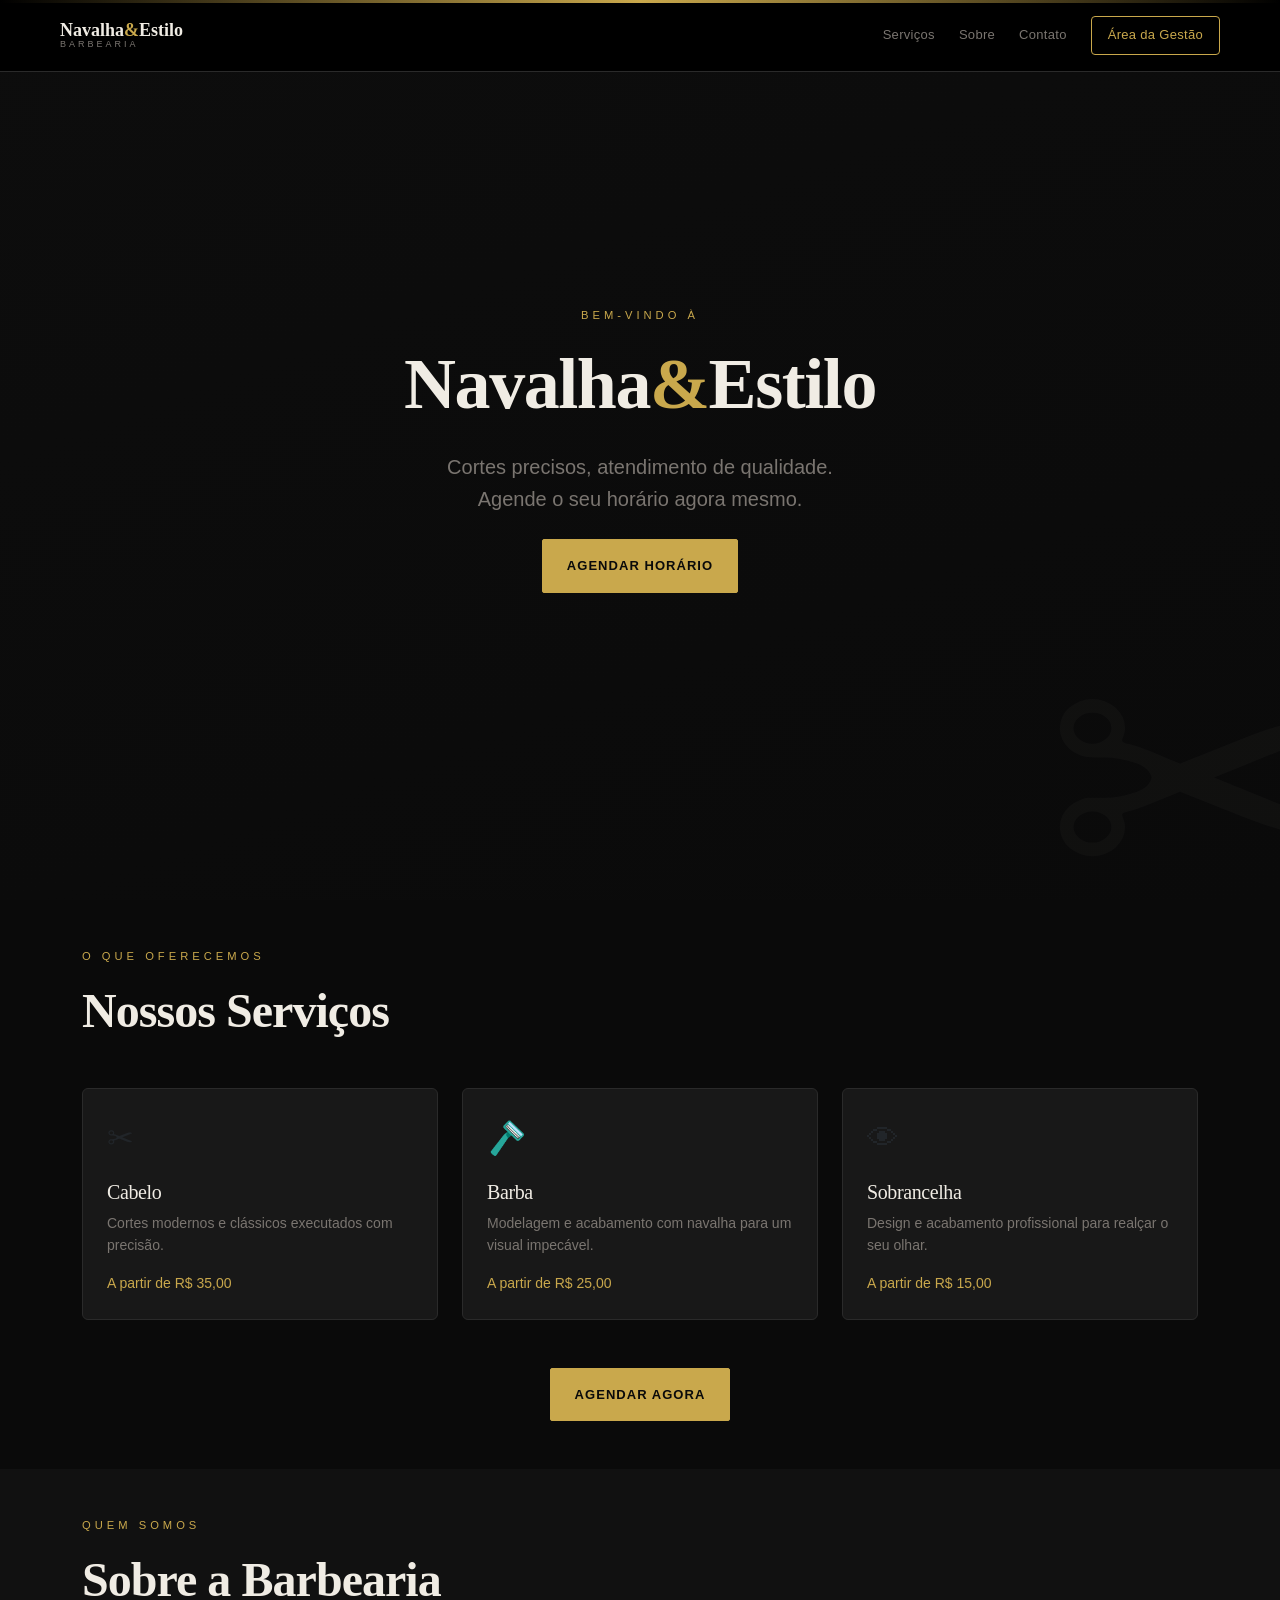
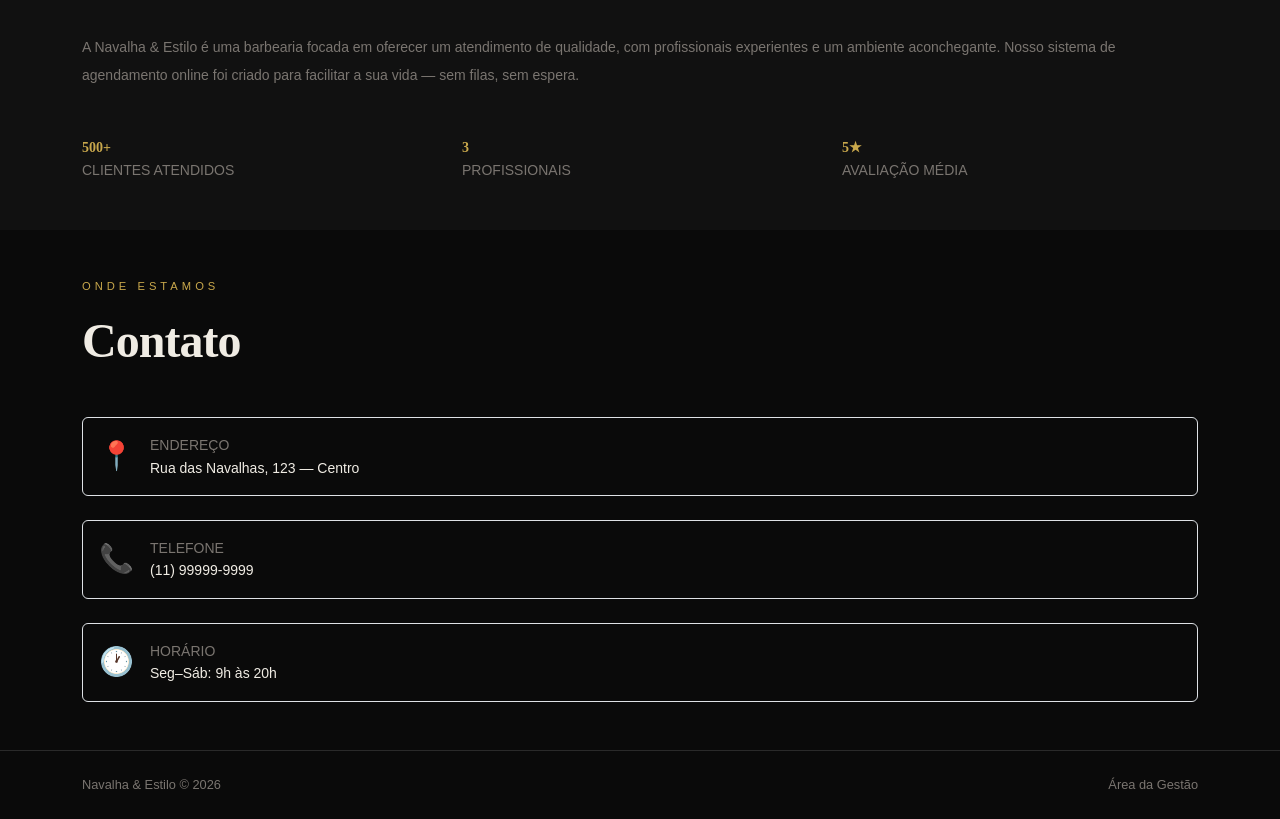
==== front_web/index.html @ 65a67e97 "feat(web): integrar site público e painel Flutter no nginx" ====
<!doctype html>
<html lang="pt-BR">
  <head>
    <!-- Metadados básicos da página -->
    <meta charset="UTF-8" />
    <meta name="viewport" content="width=device-width, initial-scale=1.0" />

    <!-- Título exibido na aba do navegador -->
    <title>Navalha & Estilo — Barbearia</title>

    <!-- Bootstrap primeiro, depois os estilos do projeto -->
    <link
      rel="stylesheet"
      href="https://cdn.jsdelivr.net/npm/bootstrap@5.3.3/dist/css/bootstrap.min.css"
    />
    <link rel="stylesheet" href="css/global.css" />
    <link rel="stylesheet" href="css/index.css" />
  </head>

  <body class="home d-flex flex-column min-vh-100">
    <!-- Cabeçalho fixo com marca e navegação principal -->
    <header
      class="bg-black fixed-top vw-100 px-3 py-3 px-md-5 border-bottom has-gradient"
      style="--bs-bg-opacity: 0.93; --bs-border-color: var(--border)"
    >
      <nav class="navbar navbar-expand-md p-0">
        <div class="container-fluid">
          <button
            class="navbar-brand logo logo-btn d-flex flex-column border-0 bg-transparent text-start"
            type="button"
            aria-label="Voltar para o topo da página inicial"
            onclick="window.scrollTo({ top: 0, behavior: 'smooth' });"
          >
            <span class="logo-name">Navalha<span>&</span>Estilo</span>
            <span class="logo-sub">Barbearia</span>
          </button>

          <!-- Marca clicável: volta ao topo da home sem mudar a URL -->
          <!-- Botão mobile -->
          <button
            class="navbar-toggler menu-toggle border-0 text-light fs-4"
            type="button"
            data-bs-toggle="collapse"
            data-bs-target="#navPrincipal"
            aria-controls="navPrincipal"
            aria-expanded="false"
            aria-label="Abrir navegação"
          >
            &#9776;
          </button>

          <!-- Links principais da página -->
          <div class="navbar-collapse my-3 my-md-0 justify-content-end collapse" id="navPrincipal">
            <div class="navbar-nav align-items-center gap-2 gap-md-4">
              <a class="nav-link px-0" href="#servicos">Serviços</a>
              <a class="nav-link px-0" href="#sobre">Sobre</a>
              <a class="nav-link px-0" href="#contato">Contato</a>
              <a
                href="/admin/"
                class="nav-btn d-block d-md-inline-block w-100 w-md-auto text-center border rounded-1 px-3 py-2 nav-link"
                style="--bs-border-color: var(--gold)"
                >Área da Gestão</a
              >
            </div>
          </div>
        </div>
      </nav>
    </header>

    <main class="flex-grow-1">
      <!-- Hero: apresentação inicial e chamada para agendamento -->
      <section
        class="hero d-flex min-vh-100 align-items-center justify-content-center text-center position-relative overflow-hidden py-5"
      >
        <div class="container text-center">
          <span class="tagline text-uppercase d-block mb-3">Bem-vindo à</span>
          <h1 class="hero-title display-2 fw-bold mb-4">Navalha<span>&</span>Estilo</h1>
          <p class="hero-desc lead mb-4">
            Cortes precisos, atendimento de qualidade.<br />Agende o seu horário agora mesmo.
          </p>
          <a href="agendamento.html" class="btn btn-warning text-uppercase fw-semibold px-4 py-3"
            >Agendar Horário</a
          >
        </div>
        <div class="hero-deco">✂</div>
      </section>

      <!-- Serviços oferecidos na barbearia -->
      <section class="section py-5" id="servicos">
        <div class="container">
          <span class="tagline text-uppercase d-block mb-3">O que oferecemos</span>
          <h2 class="section-title display-5 fw-bold mb-5">Nossos Serviços</h2>
          <div class="row g-4 row-cols-1 row-cols-md-2 row-cols-xl-3" id="servicos-grid"></div>
          <div class="section-cta text-center mt-5">
            <a href="agendamento.html" class="btn btn-warning text-uppercase fw-semibold px-4 py-3"
              >Agendar Agora</a
            >
          </div>
        </div>
      </section>

      <!-- Sobre a barbearia e números de apoio -->
      <section class="section py-5" id="sobre">
        <div class="container">
          <span class="tagline text-uppercase d-block mb-3">Quem somos</span>
          <h2 class="section-title display-5 fw-bold mb-4">Sobre a Barbearia</h2>
          <p class="section-text text-secondary-emphasis-rgb lh-lg mb-5">
            A Navalha & Estilo é uma barbearia focada em oferecer um atendimento de qualidade, com
            profissionais experientes e um ambiente aconchegante. Nosso sistema de agendamento
            online foi criado para facilitar a sua vida — sem filas, sem espera.
          </p>
          <div class="row g-4">
            <div class="col-12 col-md-4">
              <div class="stat-num fw-bold">500+</div>
              <div class="stat-label text-uppercase">Clientes atendidos</div>
            </div>
            <div class="col-12 col-md-4">
              <div class="stat-num fw-bold">3</div>
              <div class="stat-label text-uppercase">Profissionais</div>
            </div>
            <div class="col-12 col-md-4">
              <div class="stat-num fw-bold">5★</div>
              <div class="stat-label text-uppercase">Avaliação média</div>
            </div>
          </div>
        </div>
      </section>

      <!-- Informações de contato e horário de atendimento -->
      <section class="section py-5" id="contato">
        <div class="container">
          <span class="tagline text-uppercase d-block mb-3">Onde estamos</span>
          <h2 class="section-title display-5 fw-bold mb-5">Contato</h2>
          <div class="vstack gap-4">
            <div class="d-flex align-items-start gap-3 p-3 border rounded-2">
              <div class="fs-3 flex-shrink-0">📍</div>
              <div>
                <div class="contato-label text-uppercase">Endereço</div>
                <div>Rua das Navalhas, 123 — Centro</div>
              </div>
            </div>
            <div class="d-flex align-items-start gap-3 p-3 border rounded-2">
              <div class="fs-3 flex-shrink-0">📞</div>
              <div>
                <div class="contato-label text-uppercase">Telefone</div>
                <div>(11) 99999-9999</div>
              </div>
            </div>
            <div class="d-flex align-items-start gap-3 p-3 border rounded-2">
              <div class="fs-3 flex-shrink-0">🕐</div>
              <div>
                <div class="contato-label text-uppercase">Horário</div>
                <div>Seg–Sáb: 9h às 20h</div>
              </div>
            </div>
          </div>
        </div>
      </section>
    </main>

    <!-- Rodapé com direitos e atalho para a área de gestão -->
    <footer class="border-top py-4 mt-auto" style="--bs-border-color: var(--border)">
      <div class="footer-inner container d-flex justify-content-between align-items-center">
        <span>Navalha & Estilo © 2026</span>
        <a href="/admin/">Área da Gestão</a>
      </div>
    </footer>

    <!-- Scripts do Bootstrap e controle do menu -->
    <script src="https://cdn.jsdelivr.net/npm/bootstrap@5.3.3/dist/js/bootstrap.bundle.min.js"></script>
    <script src="js/index.js"></script>
  </body>
</html>
---- front_web/css/global.css ----
/* ===============================
  GLOBAL — Base visual do frontend
  =============================== */

/* Variáveis compartilhadas entre as páginas */
:root {
  --black: #0a0a0a;
  --dark: #111111;
  --card: #181818;
  --border: #2a2a2a;
  --gold: #c9a84c;
  --gold-light: #e8c97a;
  --gold-dim: rgba(201, 168, 76, 0.12);
  --text: #f0ece4;
  --muted: #7a7570;
  --danger: #e05252;
  --success: #4caf7d;
  --font-serif: Georgia, 'Times New Roman', serif;
  --font-sans: 'Segoe UI', Arial, sans-serif;

  /* Tokens Bootstrap alinhados ao tema */
  --bs-warning: var(--gold);
  --bs-warning-rgb: 201, 168, 76;
  --bs-secondary: var(--muted);
  --bs-secondary-rgb: 122, 117, 112;
}

/* Reset básico para evitar diferenças entre navegadores */
*,
*::before,
*::after {
  box-sizing: border-box;
  margin: 0;
  padding: 0;
}

/* Base tipográfica e fundo padrão do site */
body {
  font-family: var(--font-sans);
  background: var(--black);
  color: var(--text);
  font-size: 14px;
  line-height: 1.6;
}

/* Títulos com fonte serif elegante */
h1, h2, h3, h4, h5, h6 {
  font-family: var(--font-serif);
  font-weight: 700;
  letter-spacing: -0.02em;
}

/* Links seguem a identidade do projeto */
a {
  text-decoration: none;
  color: inherit;
}

/* Garante a mesma fonte em controles nativos */
button,
input,
select,
textarea {
  font-family: var(--font-sans);
}

/* Foco visível para acessibilidade por teclado */
:focus-visible {
  outline: 2px solid var(--gold);
  outline-offset: 2px;
}

/* Identidade visual da marca */
.logo {
  line-height: 1.1;
}

.logo-btn {
  padding: 0;
}

.logo-btn:hover {
  color: inherit;
}

.logo:hover {
  color: inherit;
}

.logo:focus-visible {
  outline: 2px solid var(--gold);
  outline-offset: 4px;
}

.logo-name {
  font-family: var(--font-serif);
  font-size: 18px;
  font-weight: 700;
  color: var(--text);
}

.logo-name span {
  color: var(--gold);
}

.logo-sub {
  font-size: 9px;
  letter-spacing: 3px;
  text-transform: uppercase;
  color: var(--muted);
}

/* Botão principal usado nas chamadas de ação */
.btn-primary {
  display: inline-block;
  padding: 14px 36px;
  background: var(--gold);
  color: var(--black);
  font-size: 13px;
  font-weight: 600;
  letter-spacing: 2px;
  text-transform: uppercase;
  border-radius: 2px;
  border: none;
  cursor: pointer;
  transition:
    background 0.2s,
    transform 0.1s;
}

.btn-primary:hover {
  background: var(--gold-light);
}

.btn-primary:active {
  transform: scale(0.99);
}

/* Animação base reutilizada em páginas com entrada suave */
@keyframes fadeUp {
  to {
    opacity: 1;
    transform: translateY(0);
  }
}

.has-gradient::before {
  content: '';
  position: absolute;
  top: 0;
  left: 0;
  right: 0;
  height: 3px;
  background: linear-gradient(90deg, transparent, var(--gold), transparent);
}

.navbar-nav a {
  font-size: 13px; /* fs-7 */
  color: var(--muted);
  transition:
    color 0.2s,
    background 0.2s;
  letter-spacing: 0.3px;
}

.navbar-nav a:hover {
  color: var(--text);
}

/* Links da navegação principal */
/* A regra usa .navbar-nav para vencer o Bootstrap quando necessário */
.navbar-nav .nav-btn {
  color: var(--gold);
}

/* Corrige posicionamento e empilhamento do header/collapse no mobile */
header.fixed-top {
  z-index: 1050; /* garante que o header fique acima do conteúdo */
}

/* Garante que o botão toggler fique clicável acima do collapse */
.navbar-toggler {
  z-index: 1060;
}

@media (max-width: 768px) {
  /* Em mobile o header deixa de ser fixed para que o menu expandido empurre o conteúdo
     (evita overlay que tampa CTAs como 'Agendar Horário'). */
  header.fixed-top {
    position: static;
  }

  .navbar-collapse {
    position: static;
    background: transparent;
    border-top: none;
    padding: 0.5rem 0 0 0;
  }

  .navbar-nav {
    flex-direction: column;
    gap: 0.5rem;
  }

  .navbar-nav a {
    padding: 0.5rem 0;
    display: block;
    font-size: 16px;
  }
}

.navbar-nav .nav-btn:hover {
  color: var(--gold);
  background: var(--gold-dim) !important;
}

/* Padronização visual de componentes Bootstrap */
.btn {
  border-radius: 2px;
  border-width: 1px;
}

.btn-warning {
  --bs-btn-color: var(--black);
  --bs-btn-bg: var(--gold);
  --bs-btn-border-color: var(--gold);
  --bs-btn-hover-color: var(--black);
  --bs-btn-hover-bg: var(--gold-light);
  --bs-btn-hover-border-color: var(--gold-light);
  --bs-btn-active-color: var(--black);
  --bs-btn-active-bg: var(--gold-light);
  --bs-btn-active-border-color: var(--gold-light);
  --bs-btn-focus-shadow-rgb: 201, 168, 76;
  min-height: 46px;
  font-size: 0.8125rem;
  font-weight: 600;
  letter-spacing: 0.08em;
}

.btn-outline-secondary {
  --bs-btn-color: var(--muted);
  --bs-btn-border-color: var(--border);
  --bs-btn-hover-color: var(--gold);
  --bs-btn-hover-bg: var(--gold-dim);
  --bs-btn-hover-border-color: var(--gold);
  --bs-btn-active-color: var(--gold);
  --bs-btn-active-bg: var(--gold-dim);
  --bs-btn-active-border-color: var(--gold);
  min-height: 44px;
  font-size: 0.8125rem;
  letter-spacing: 0.08em;
}

.form-label {
  font-size: 0.6875rem;
  letter-spacing: 0.1rem;
  text-transform: uppercase;
  color: var(--muted);
}

/* Tabelas com tema escuro em todo o front */
.table {
  --bs-table-color: var(--text);
  --bs-table-bg: var(--dark);
  --bs-table-striped-color: var(--text);
  --bs-table-striped-bg: #111111;
  --bs-table-hover-color: var(--text);
  --bs-table-hover-bg: #171717;
  --bs-table-border-color: var(--border);
  color: var(--text);
  margin-bottom: 0;
}

.table > :not(caption) > * > * {
  background-color: var(--dark);
  color: var(--text);
  border-color: var(--border);
}

.table thead th {
  background: #0a0a0a;
  color: var(--muted);
}

.table tbody tr:hover > * {
  background-color: #171717;
}

.form-control {
  min-height: 46px;
  border-radius: 2px;
  border-width: 1px;
}
---- front_web/css/index.css ----
/* INDEX — Ajustes visuais específicos da home */

/* Rótulo pequeno usado em seções de destaque */
.tagline {
  font-size: 0.7rem;
  letter-spacing: 0.25rem;
  color: var(--gold);
}

/* Fundo do hero da home */
.hero {
  background: linear-gradient(160deg, #0d0d0d 0%, var(--black) 100%);
}

/* Título principal do hero */
.hero-title {
  font-family: var(--font-serif);
  color: var(--text);
}

/* Destaque dourado dentro do título */
.hero-title span {
  color: var(--gold);
}

/* Texto auxiliar do hero */
.hero-desc {
  color: var(--muted);
  max-width: 40rem;
  margin-inline: auto;
}

/* Decoração grande no canto do hero */
.hero-deco {
  position: absolute;
  font-size: 22rem;
  opacity: 0.025;
  right: -3.75rem;
  bottom: -3.75rem;
  pointer-events: none;
  user-select: none;
  line-height: 1;
}

/* Alternância de fundo entre as seções da home */
.section:nth-child(odd) {
  background: var(--dark);
}

/* Títulos e números com a tipografia da marca */
.section-title,
.card-title,
.stat-num {
  font-family: var(--font-serif);
  color: var(--text);
}

/* Card dos serviços na home */
.card {
  background: var(--card) !important;
  border-color: var(--border) !important;
  transition: border-color 0.2s ease;
}

/* Hover leve para reforçar interação */
.card:hover {
  border-color: var(--gold) !important;
}

/* Textos secundários da home */
.card-desc,
.section-text,
.footer-inner,
.contato-label,
.stat-label {
  color: var(--muted);
}

/* Preços e números em destaque */
.card-price,
.stat-num {
  color: var(--gold);
}

/* Rodapé da home */
.footer-inner {
  font-size: 0.8rem;
}

/* Link do rodapé com destaque no hover */
.footer-inner a:hover {
  color: var(--gold);
}

/* Oculta a decoração grande em telas menores */
@media (max-width: 768px) {
  .hero-deco {
    display: none;
  }
}
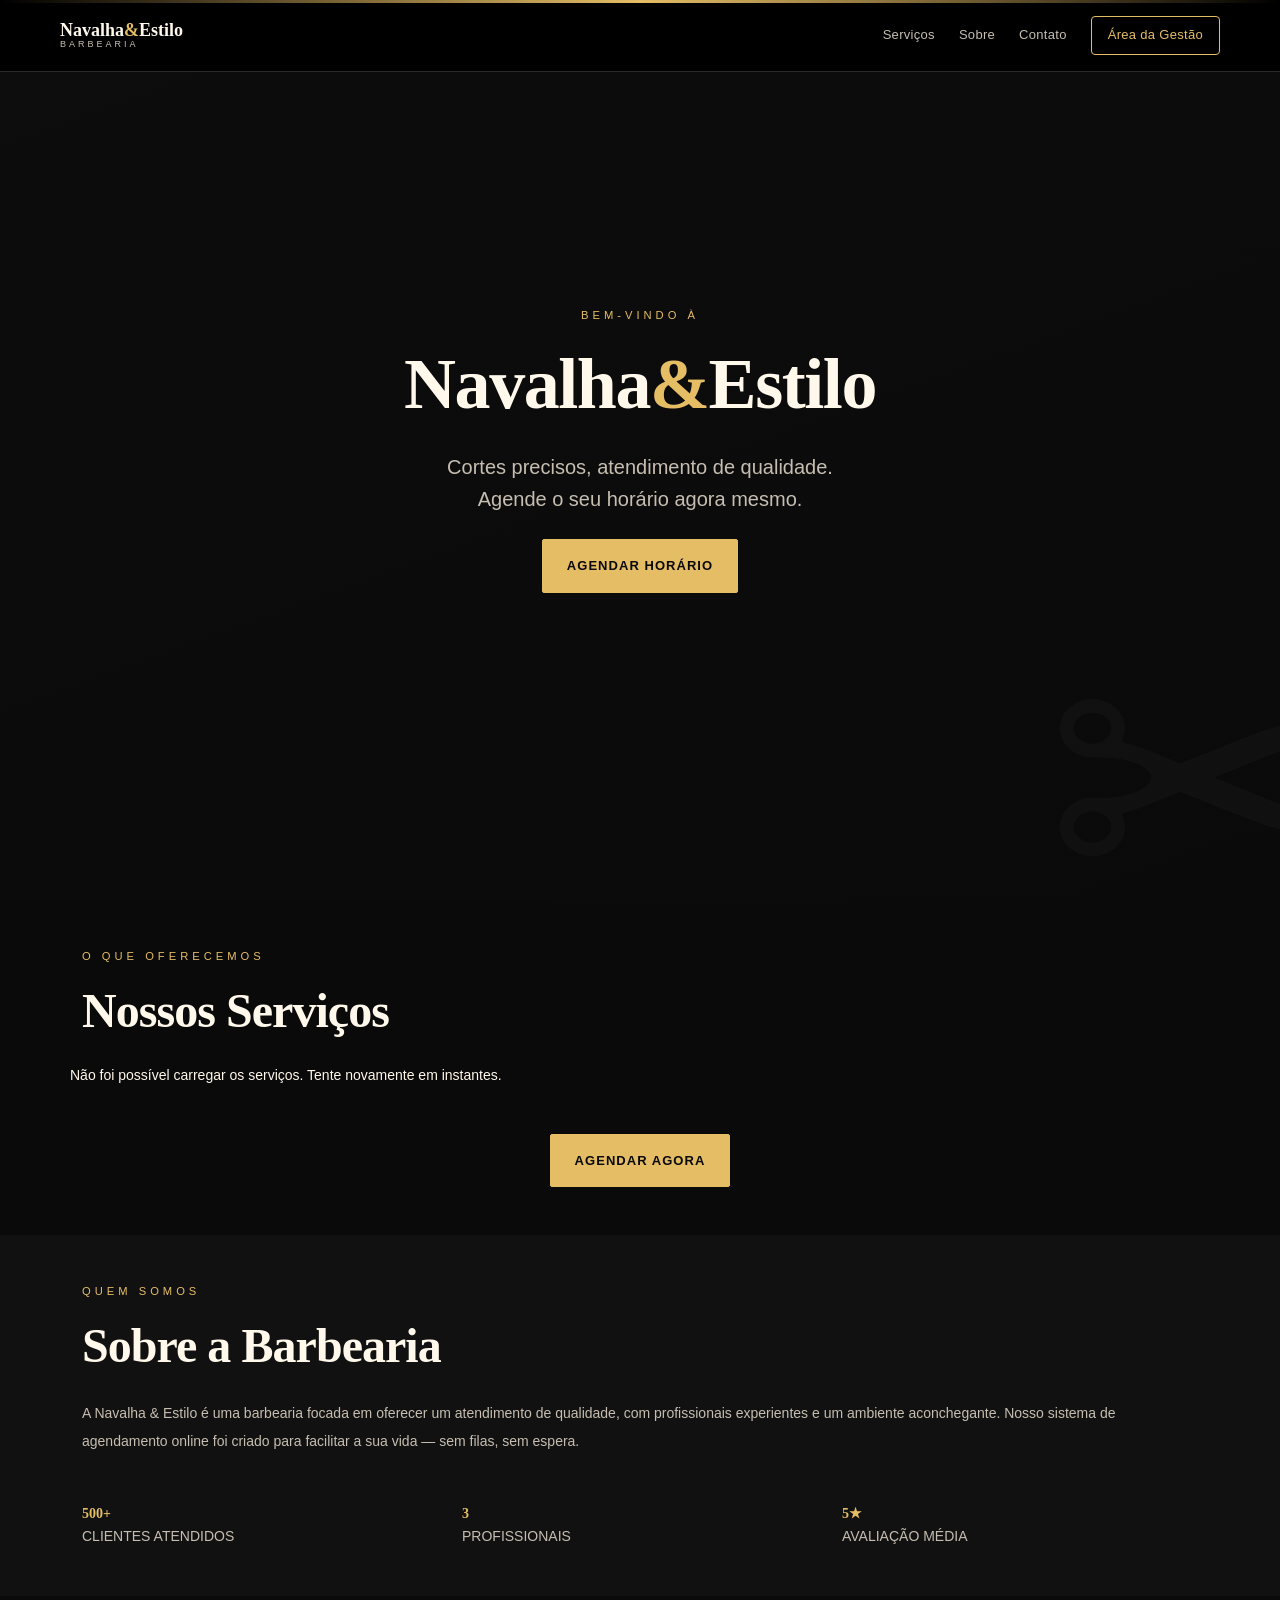
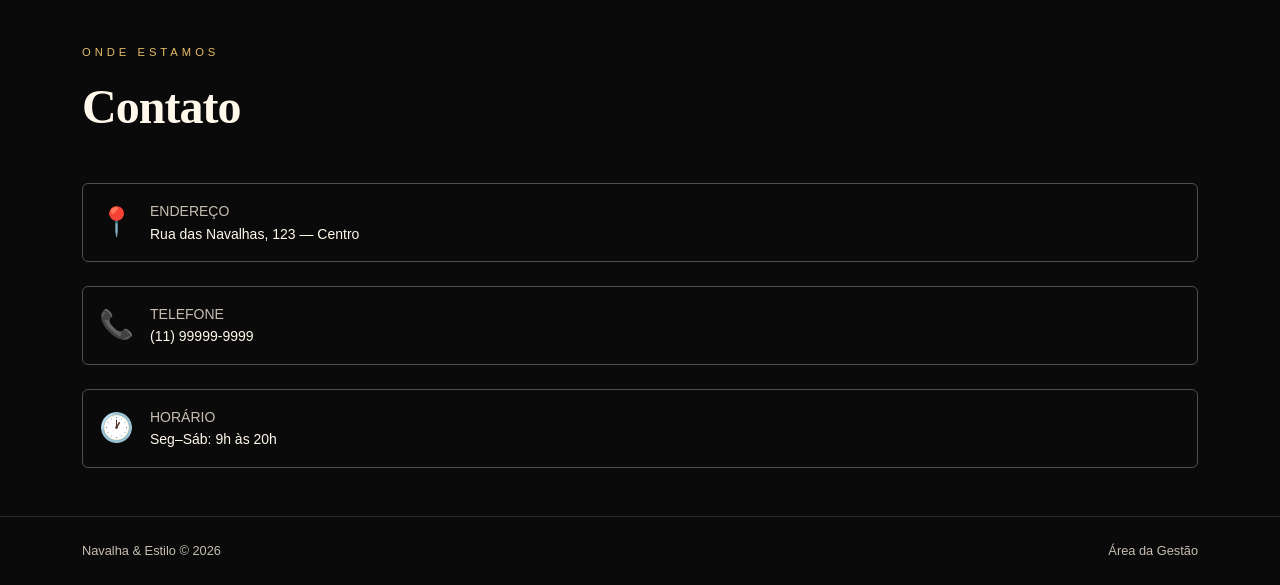
==== commit 18617bcd: "style(web): reforçar contraste do tema escuro público" ====
--- a/front_web/index.html
+++ b/front_web/index.html
@@ -1,5 +1,5 @@
 <!doctype html>
-<html lang="pt-BR">
+<html lang="pt-BR" data-bs-theme="dark">
   <head>
     <!-- Metadados básicos da página -->
     <meta charset="UTF-8" />
--- a/front_web/css/global.css
+++ b/front_web/css/global.css
@@ -3,26 +3,29 @@
   =============================== */
 
 /* Variáveis compartilhadas entre as páginas */
-:root {
+:root[data-bs-theme="dark"] {
+  color-scheme: dark;
   --black: #0a0a0a;
   --dark: #111111;
   --card: #181818;
   --border: #2a2a2a;
-  --gold: #c9a84c;
+  --gold: #e5bd65;
   --gold-light: #e8c97a;
-  --gold-dim: rgba(201, 168, 76, 0.12);
-  --text: #f0ece4;
-  --muted: #7a7570;
+  --gold-dim: rgba(229, 189, 101, 0.12);
+  --text: #fff8eb;
+  --muted: #c7beb1;
   --danger: #e05252;
   --success: #4caf7d;
   --font-serif: Georgia, 'Times New Roman', serif;
   --font-sans: 'Segoe UI', Arial, sans-serif;
 
   /* Tokens Bootstrap alinhados ao tema */
+  --bs-body-color: var(--text);
+  --bs-body-bg: var(--black);
   --bs-warning: var(--gold);
-  --bs-warning-rgb: 201, 168, 76;
+  --bs-warning-rgb: 229, 189, 101;
   --bs-secondary: var(--muted);
-  --bs-secondary-rgb: 122, 117, 112;
+  --bs-secondary-rgb: 199, 190, 177;
 }
 
 /* Reset básico para evitar diferenças entre navegadores */
@@ -230,7 +233,7 @@
   --bs-btn-active-color: var(--black);
   --bs-btn-active-bg: var(--gold-light);
   --bs-btn-active-border-color: var(--gold-light);
-  --bs-btn-focus-shadow-rgb: 201, 168, 76;
+  --bs-btn-focus-shadow-rgb: 229, 189, 101;
   min-height: 46px;
   font-size: 0.8125rem;
   font-weight: 600;
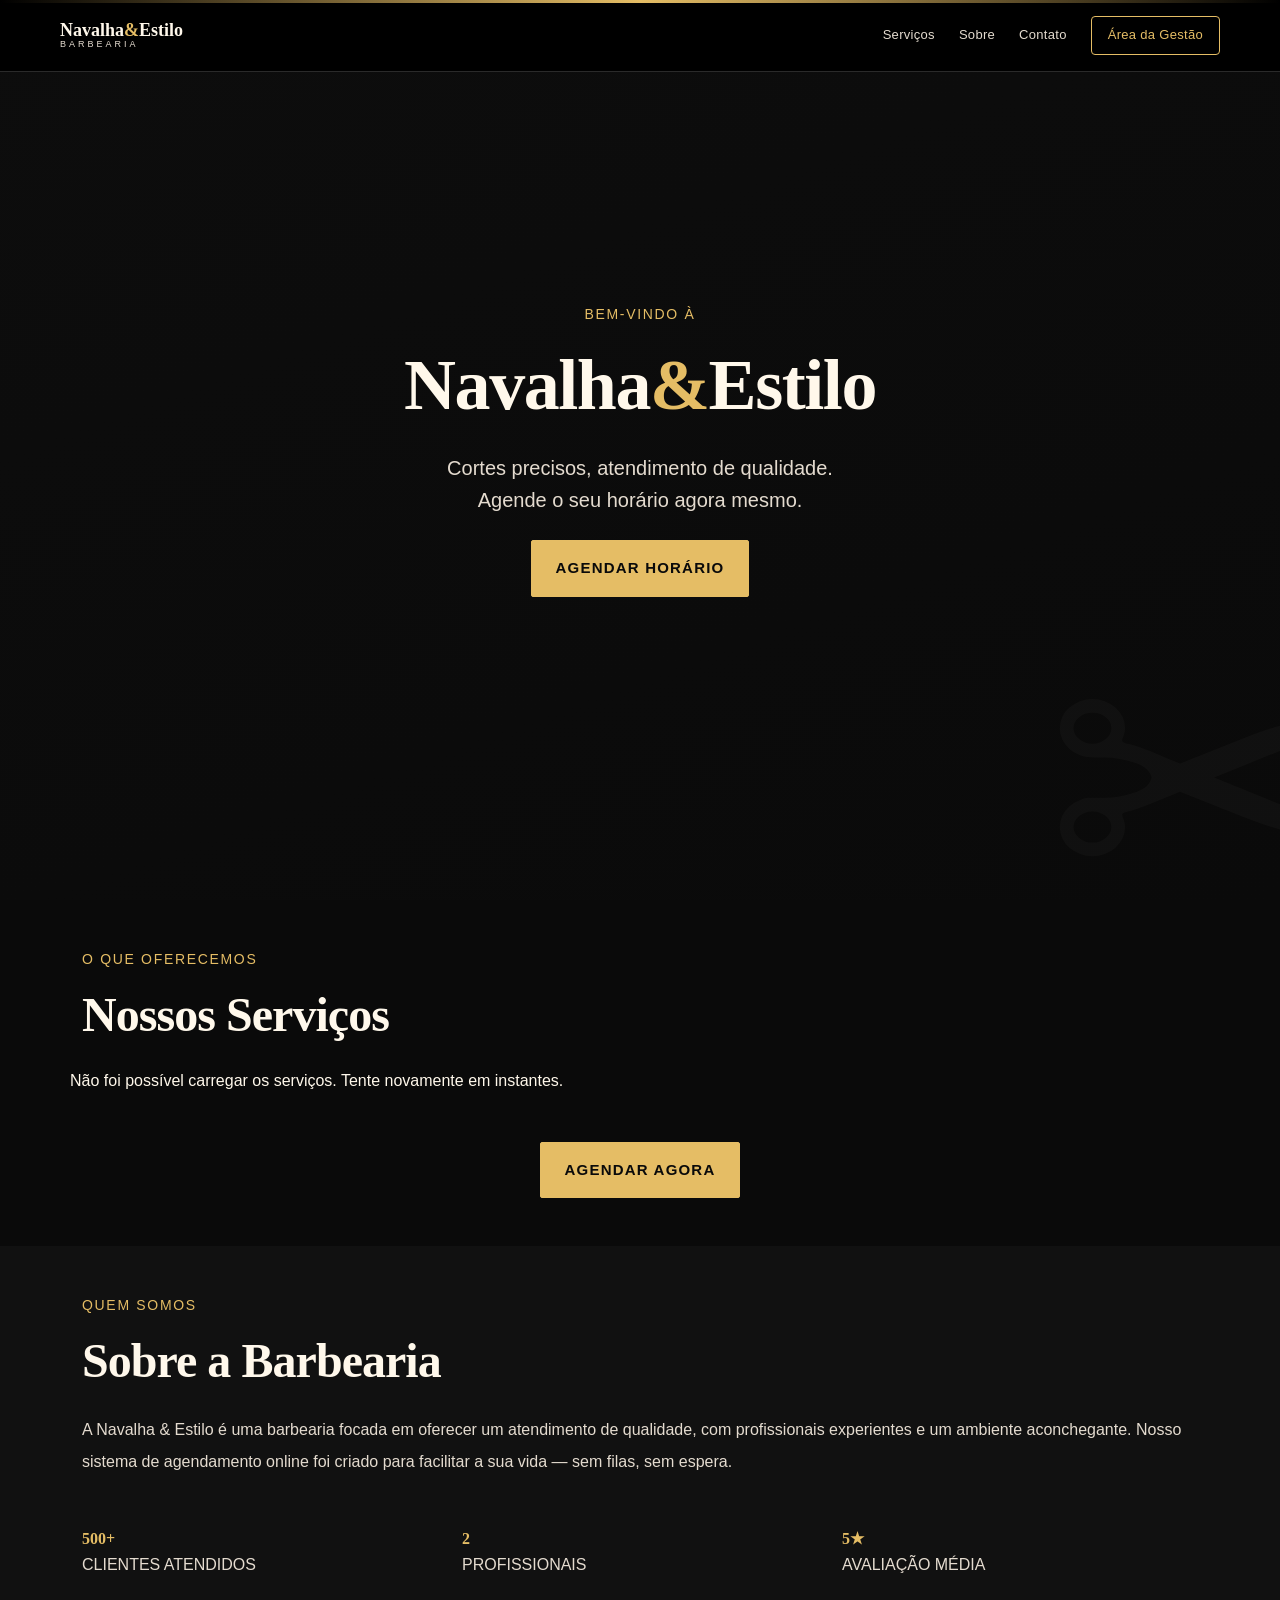
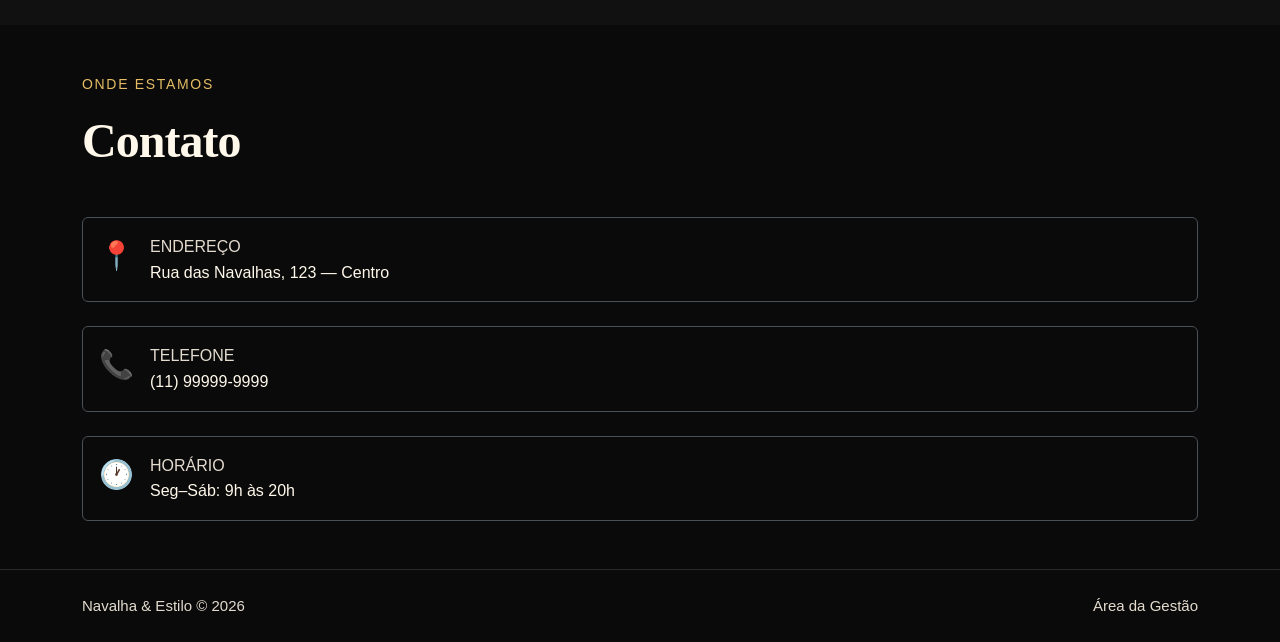
==== commit e6417793: "fix(web): exibir dois profissionais na página inicial" ====
--- a/front_web/index.html
+++ b/front_web/index.html
@@ -115,7 +115,7 @@
               <div class="stat-label text-uppercase">Clientes atendidos</div>
             </div>
             <div class="col-12 col-md-4">
-              <div class="stat-num fw-bold">3</div>
+              <div class="stat-num fw-bold">2</div>
               <div class="stat-label text-uppercase">Profissionais</div>
             </div>
             <div class="col-12 col-md-4">
--- a/front_web/css/global.css
+++ b/front_web/css/global.css
@@ -13,7 +13,7 @@
   --gold-light: #e8c97a;
   --gold-dim: rgba(229, 189, 101, 0.12);
   --text: #fff8eb;
-  --muted: #c7beb1;
+  --muted: #e4dbcf;
   --danger: #e05252;
   --success: #4caf7d;
   --font-serif: Georgia, 'Times New Roman', serif;
@@ -25,7 +25,7 @@
   --bs-warning: var(--gold);
   --bs-warning-rgb: 229, 189, 101;
   --bs-secondary: var(--muted);
-  --bs-secondary-rgb: 199, 190, 177;
+  --bs-secondary-rgb: 228, 219, 207;
 }
 
 /* Reset básico para evitar diferenças entre navegadores */
@@ -42,7 +42,7 @@
   font-family: var(--font-sans);
   background: var(--black);
   color: var(--text);
-  font-size: 14px;
+  font-size: 16px;
   line-height: 1.6;
 }
 
@@ -235,7 +235,7 @@
   --bs-btn-active-border-color: var(--gold-light);
   --bs-btn-focus-shadow-rgb: 229, 189, 101;
   min-height: 46px;
-  font-size: 0.8125rem;
+  font-size: 0.9375rem;
   font-weight: 600;
   letter-spacing: 0.08em;
 }
@@ -250,14 +250,13 @@
   --bs-btn-active-bg: var(--gold-dim);
   --bs-btn-active-border-color: var(--gold);
   min-height: 44px;
-  font-size: 0.8125rem;
+  font-size: 0.9375rem;
   letter-spacing: 0.08em;
 }
 
 .form-label {
-  font-size: 0.6875rem;
-  letter-spacing: 0.1rem;
-  text-transform: uppercase;
+  font-size: 0.9375rem;
+  font-weight: 600;
   color: var(--muted);
 }
 
--- a/front_web/css/index.css
+++ b/front_web/css/index.css
@@ -2,8 +2,8 @@
 
 /* Rótulo pequeno usado em seções de destaque */
 .tagline {
-  font-size: 0.7rem;
-  letter-spacing: 0.25rem;
+  font-size: 0.875rem;
+  letter-spacing: 0.12em;
   color: var(--gold);
 }
 
@@ -84,7 +84,7 @@
 
 /* Rodapé da home */
 .footer-inner {
-  font-size: 0.8rem;
+  font-size: 0.9375rem;
 }
 
 /* Link do rodapé com destaque no hover */
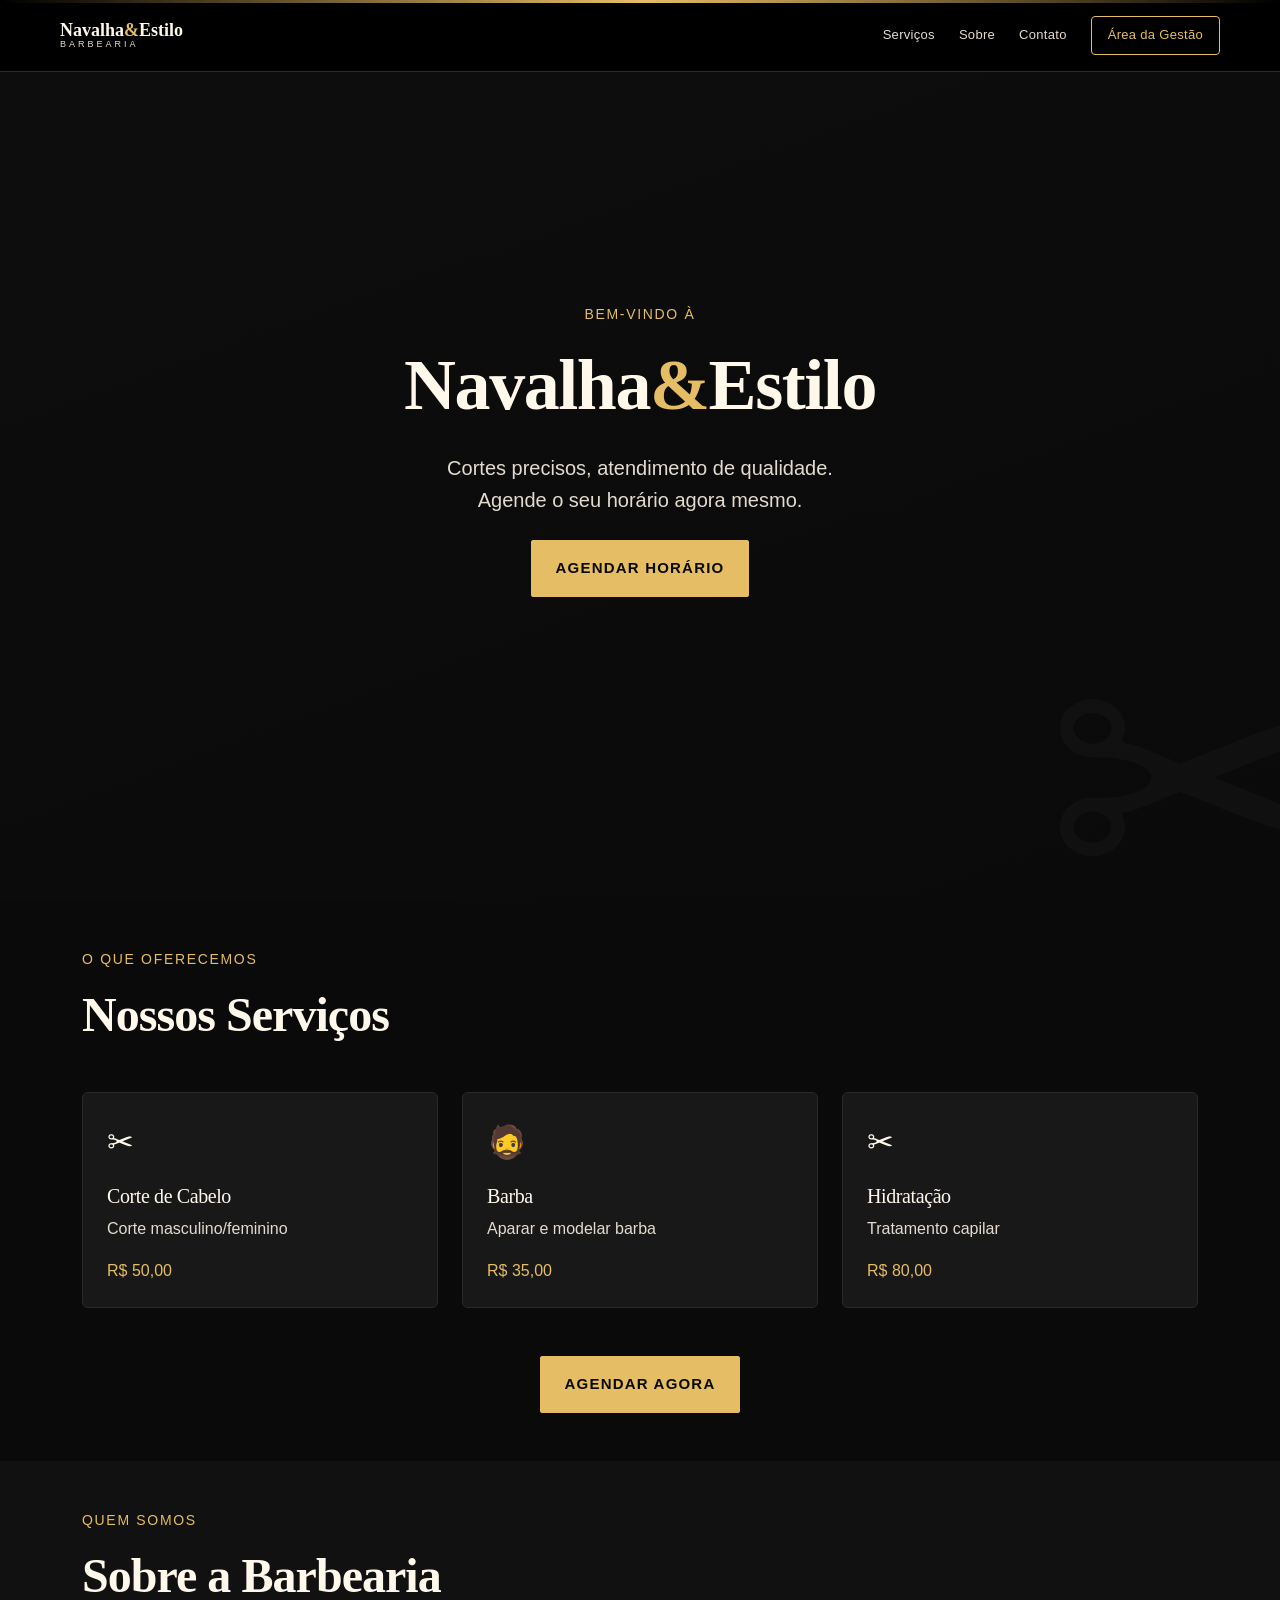
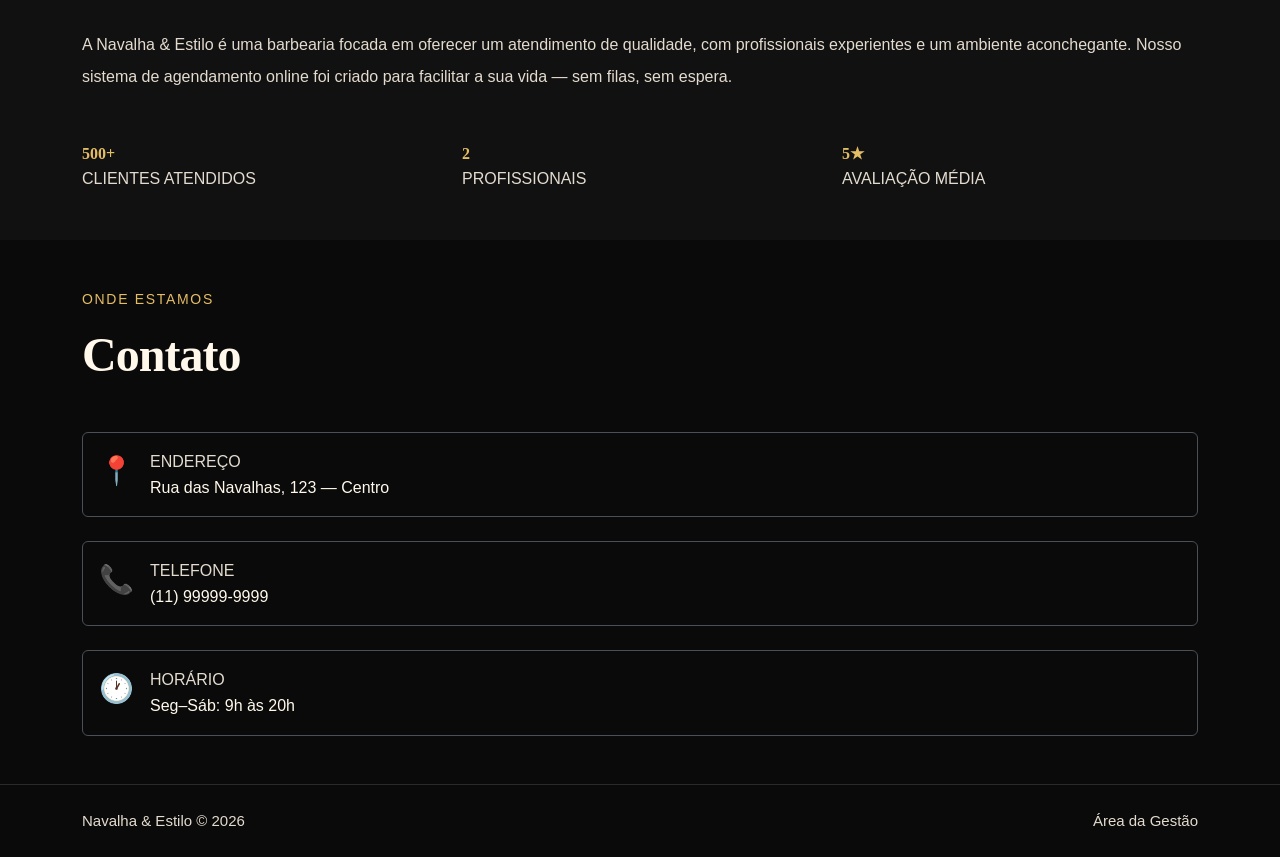
==== commit c1327549: "fix(web): separar vitrine fixa do catálogo de agendamento" ====
--- a/front_web/index.html
+++ b/front_web/index.html
@@ -90,7 +90,38 @@
         <div class="container">
           <span class="tagline text-uppercase d-block mb-3">O que oferecemos</span>
           <h2 class="section-title display-5 fw-bold mb-5">Nossos Serviços</h2>
-          <div class="row g-4 row-cols-1 row-cols-md-2 row-cols-xl-3" id="servicos-grid"></div>
+          <div class="row g-4 row-cols-1 row-cols-md-2 row-cols-xl-3">
+            <article class="col">
+              <div class="card h-100 bg-transparent border-secondary">
+                <div class="card-body p-4">
+                  <div class="card-icon fs-2 mb-3" aria-hidden="true">✂</div>
+                  <h3 class="card-title h5">Corte de Cabelo</h3>
+                  <p class="card-desc mb-3">Corte masculino/feminino</p>
+                  <p class="card-price mb-0">R$ 50,00</p>
+                </div>
+              </div>
+            </article>
+            <article class="col">
+              <div class="card h-100 bg-transparent border-secondary">
+                <div class="card-body p-4">
+                  <div class="card-icon fs-2 mb-3" aria-hidden="true">🧔</div>
+                  <h3 class="card-title h5">Barba</h3>
+                  <p class="card-desc mb-3">Aparar e modelar barba</p>
+                  <p class="card-price mb-0">R$ 35,00</p>
+                </div>
+              </div>
+            </article>
+            <article class="col">
+              <div class="card h-100 bg-transparent border-secondary">
+                <div class="card-body p-4">
+                  <div class="card-icon fs-2 mb-3" aria-hidden="true">✂</div>
+                  <h3 class="card-title h5">Hidratação</h3>
+                  <p class="card-desc mb-3">Tratamento capilar</p>
+                  <p class="card-price mb-0">R$ 80,00</p>
+                </div>
+              </div>
+            </article>
+          </div>
           <div class="section-cta text-center mt-5">
             <a href="agendamento.html" class="btn btn-warning text-uppercase fw-semibold px-4 py-3"
               >Agendar Agora</a
